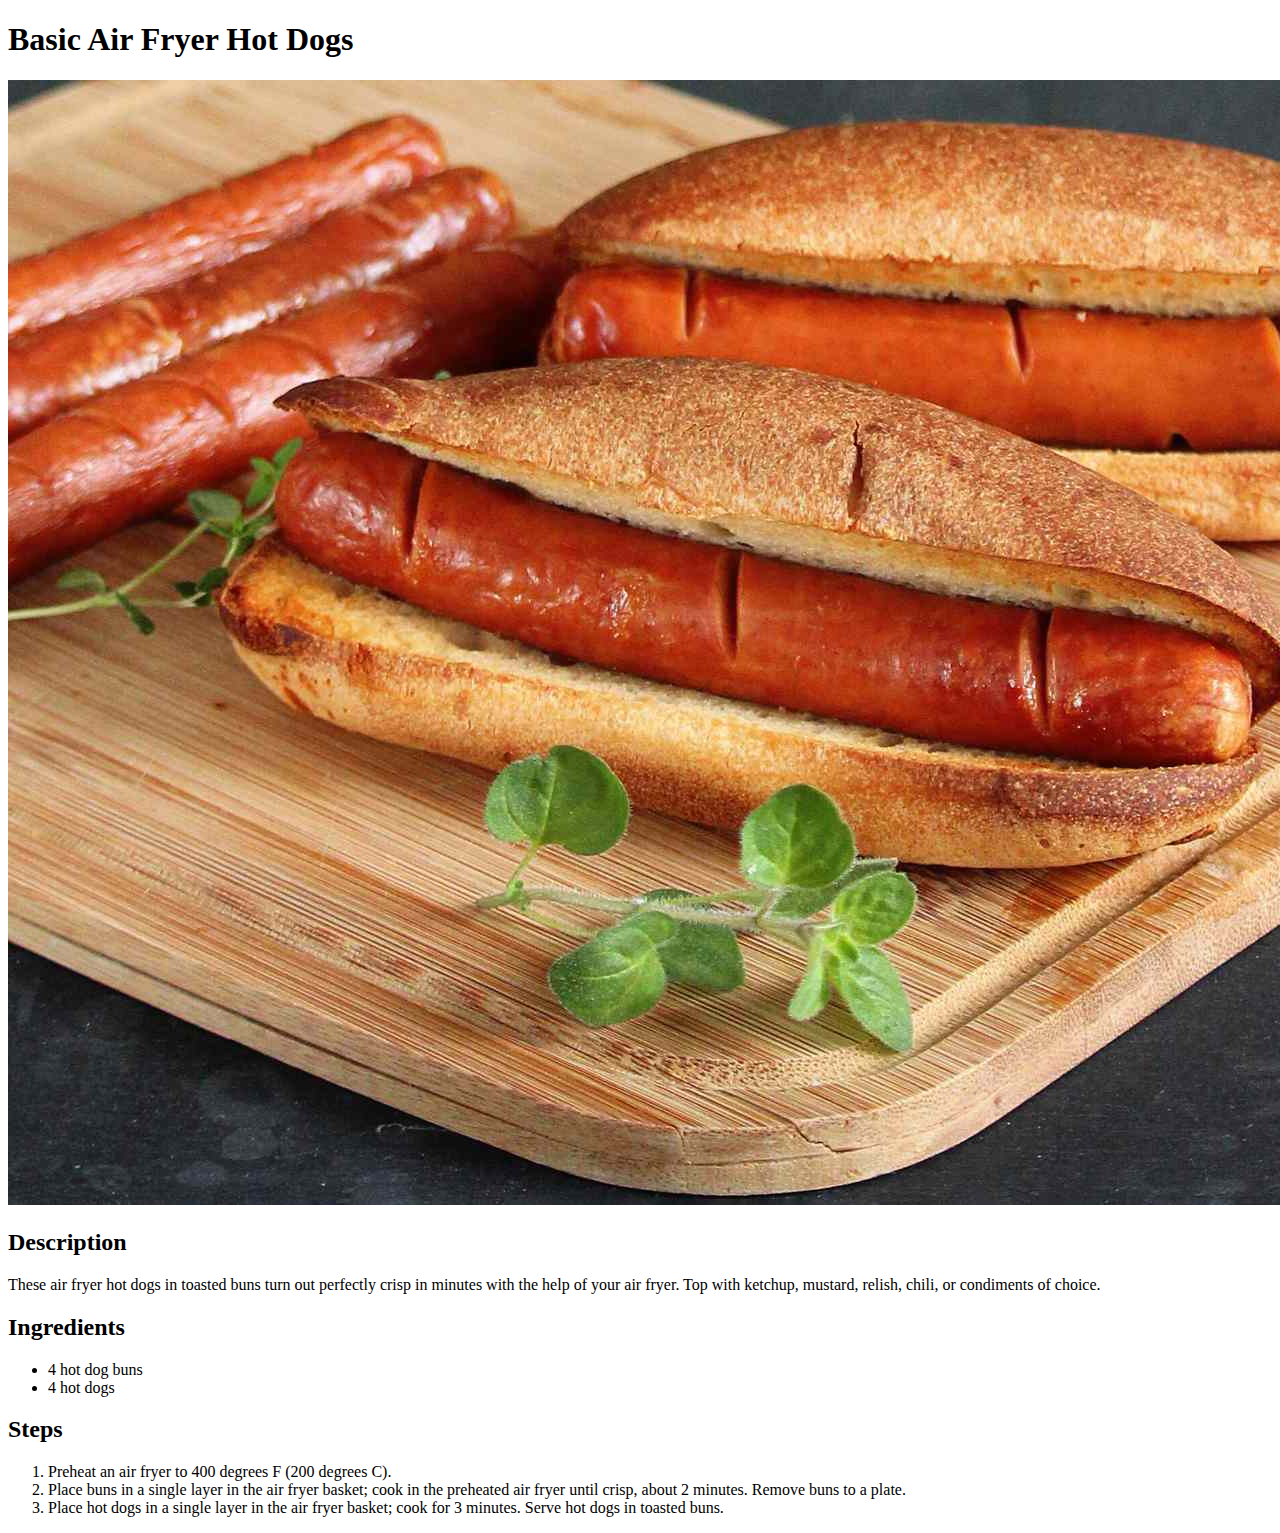
==== recipes/basic-air-fryer-hot-dogs.html @ 40951fc6 "Add HTML files for the recipes" ====
<!DOCTYPE html>
<html lang="en">
    <head>
        <meta charset="UTF-8">
        <title>Odin Recipes</title>
    </head>
    <body>
        <h1>Basic Air Fryer Hot Dogs</h1>
        <img src="../images/basic-air-fryer-hot-dogs.jpg" alt="Basic Air Fryer Hot Dogs">
        <h2>Description</h2>
        <p>These air fryer hot dogs in toasted buns turn out perfectly crisp in minutes with the help of your air fryer. Top with ketchup, mustard, relish, chili, or condiments of choice.</p>
        <h2>Ingredients</h2>
        <ul>
            <li>4 hot dog buns</li>
            <li>4 hot dogs</li>
        </ul>
        <h2>Steps</h2>
        <ol>
            <li>Preheat an air fryer to 400 degrees F (200 degrees C).</li>
            <li>Place buns in a single layer in the air fryer basket; cook in the preheated air fryer until crisp, about 2 minutes. Remove buns to a plate.</li>
            <li>Place hot dogs in a single layer in the air fryer basket; cook for 3 minutes. Serve hot dogs in toasted buns.</li>
        </ol>
    </body>
</html>
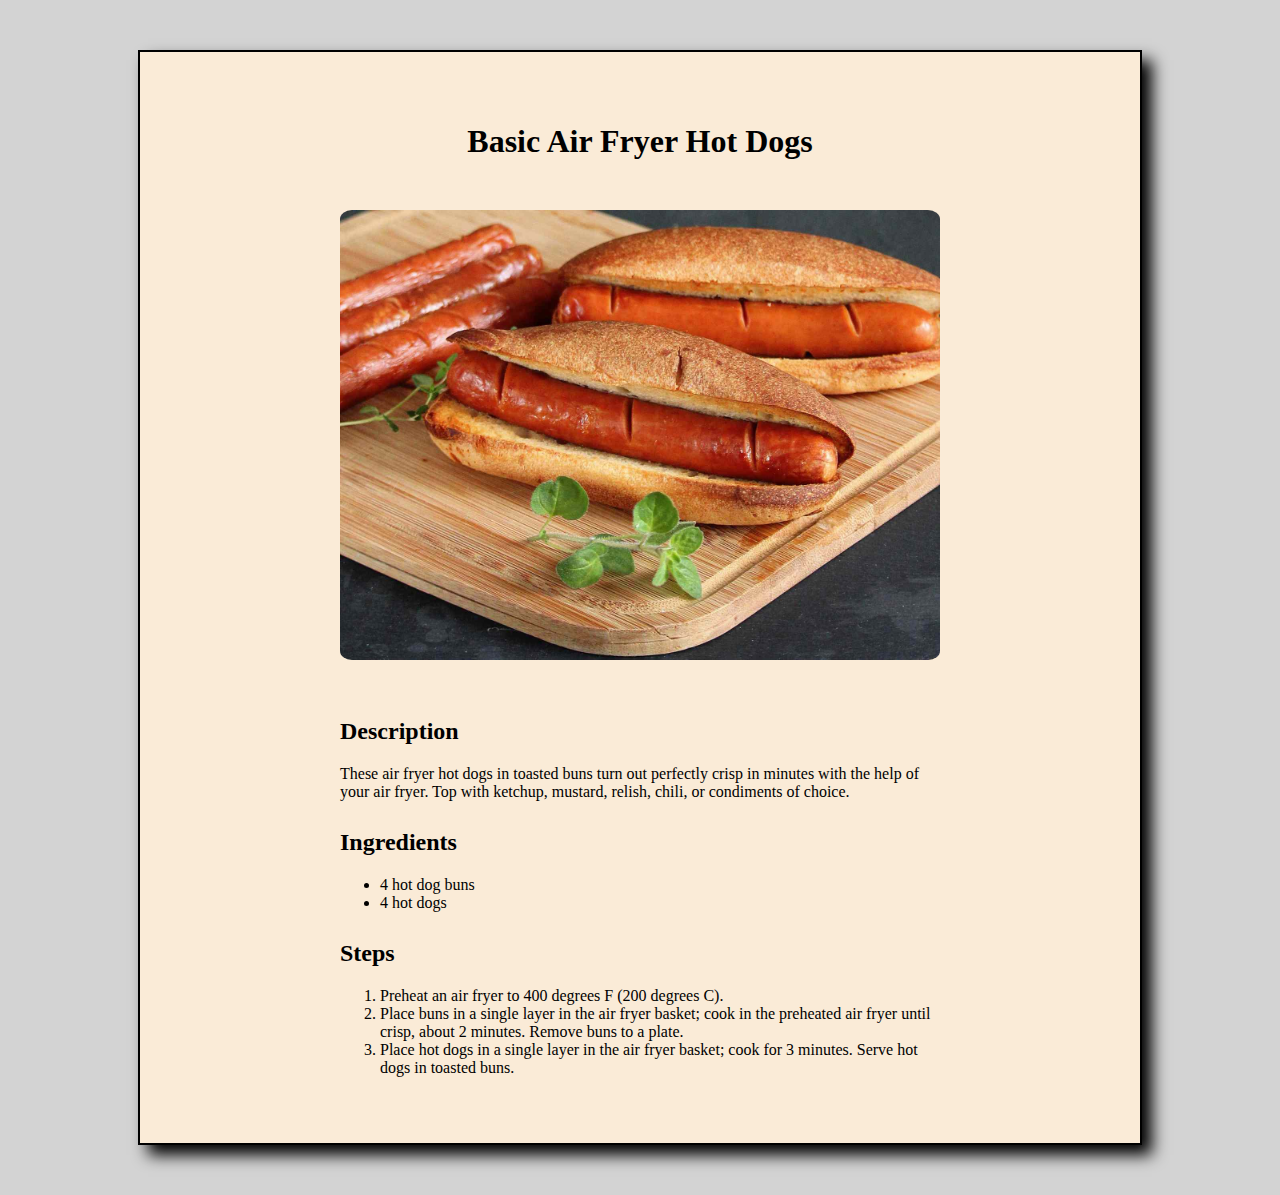
==== commit 68be7960: "Add CSS styles to recipe HTML pages" ====
--- a/recipes/basic-air-fryer-hot-dogs.html
+++ b/recipes/basic-air-fryer-hot-dogs.html
@@ -2,23 +2,28 @@
 <html lang="en">
     <head>
         <meta charset="UTF-8">
+        <link rel="stylesheet" href="../css/recipes.css">
         <title>Odin Recipes</title>
     </head>
     <body>
-        <h1>Basic Air Fryer Hot Dogs</h1>
-        <img src="../images/basic-air-fryer-hot-dogs.jpg" alt="Basic Air Fryer Hot Dogs">
-        <h2>Description</h2>
-        <p>These air fryer hot dogs in toasted buns turn out perfectly crisp in minutes with the help of your air fryer. Top with ketchup, mustard, relish, chili, or condiments of choice.</p>
-        <h2>Ingredients</h2>
-        <ul>
-            <li>4 hot dog buns</li>
-            <li>4 hot dogs</li>
-        </ul>
-        <h2>Steps</h2>
-        <ol>
-            <li>Preheat an air fryer to 400 degrees F (200 degrees C).</li>
-            <li>Place buns in a single layer in the air fryer basket; cook in the preheated air fryer until crisp, about 2 minutes. Remove buns to a plate.</li>
-            <li>Place hot dogs in a single layer in the air fryer basket; cook for 3 minutes. Serve hot dogs in toasted buns.</li>
-        </ol>
+        <div id="recipe">
+            <h1>Basic Air Fryer Hot Dogs</h1>
+            <img src="../images/basic-air-fryer-hot-dogs.jpg" alt="Basic Air Fryer Hot Dogs">
+            <div id="information">
+                <h2>Description</h2>
+                <p>These air fryer hot dogs in toasted buns turn out perfectly crisp in minutes with the help of your air fryer. Top with ketchup, mustard, relish, chili, or condiments of choice.</p>
+                <h2>Ingredients</h2>
+                <ul>
+                    <li>4 hot dog buns</li>
+                    <li>4 hot dogs</li>
+                </ul>
+                <h2>Steps</h2>
+                <ol>
+                    <li>Preheat an air fryer to 400 degrees F (200 degrees C).</li>
+                    <li>Place buns in a single layer in the air fryer basket; cook in the preheated air fryer until crisp, about 2 minutes. Remove buns to a plate.</li>
+                    <li>Place hot dogs in a single layer in the air fryer basket; cook for 3 minutes. Serve hot dogs in toasted buns.</li>
+                </ol>
+            </div>
+        </div>
     </body>
 </html>--- a/css/recipes.css
+++ b/css/recipes.css
@@ -0,0 +1,38 @@
+body {
+    background-color: lightgray;
+}
+
+#recipe {
+    height: auto;
+    width: 1000px;
+    border: 2px solid black;
+    box-shadow: 10px 10px 15px black;
+    background-color: antiquewhite;
+    padding: 50px 0;
+    margin: 50px auto;
+}
+
+h1 {
+    text-align: center;
+}
+
+img {
+    height: auto;
+    width: 600px;
+    display: block;
+    margin: 50px auto;
+    border-radius: 2%;
+}
+
+#reduce-image {
+    width: 450px;
+}
+
+#information {
+    width: 600px;
+    margin: 0 auto;
+}
+
+h2 {
+    padding-top: 8px;
+}